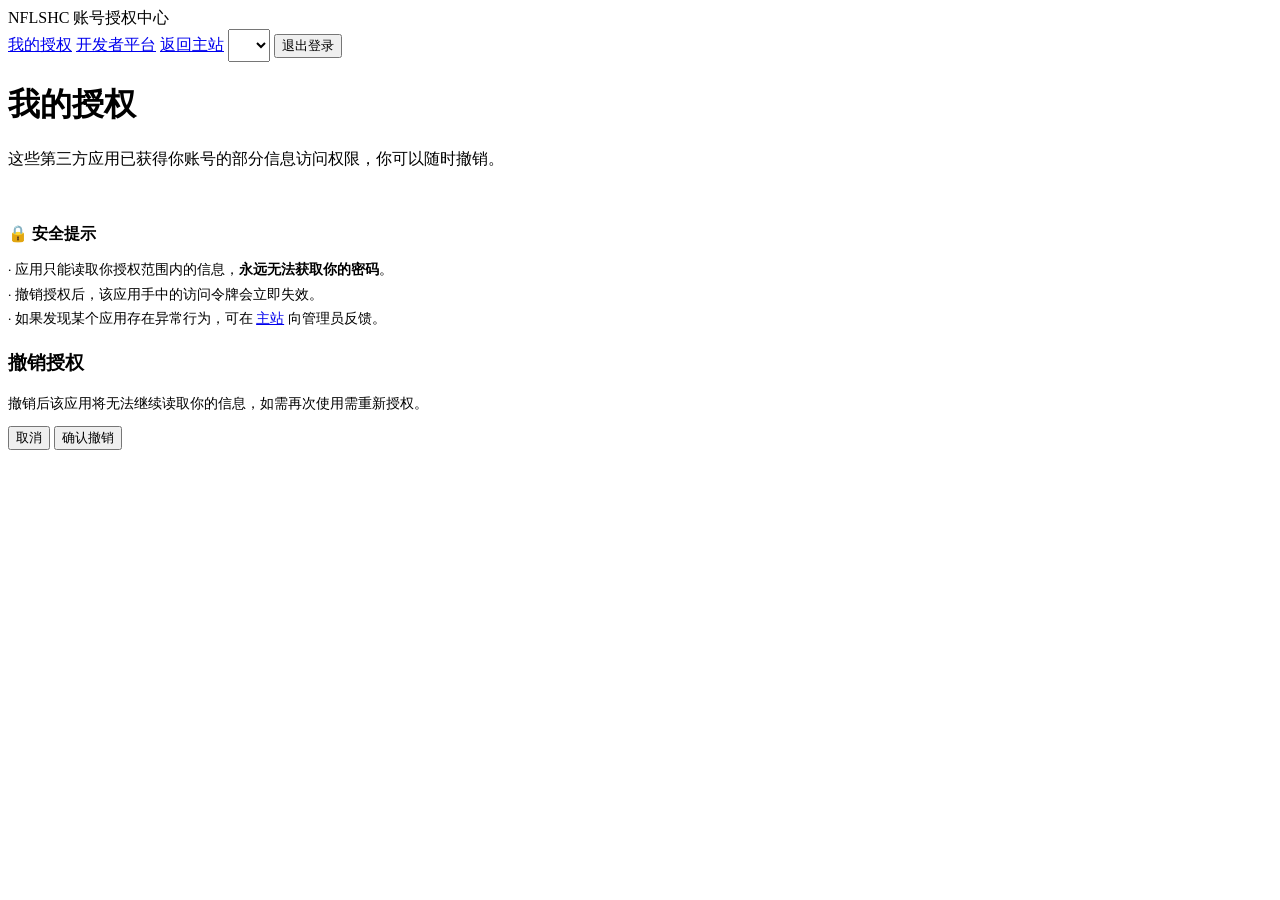
==== apps.html @ 341fc0cd "add: apps.html" ====
<!DOCTYPE html>
<html lang="zh-CN">
<head>
    <meta charset="UTF-8">
    <meta name="viewport" content="width=device-width, initial-scale=1.0">
    <title>我的授权 · NFLSHC 账号授权中心</title>
    <meta name="theme-color" content="#ffd700">
    <link rel="stylesheet" href="css/themes.css">
    <link rel="stylesheet" href="css/app.css">
    <script src="js/theme.js?v=1"></script>
</head>
<body>

<nav class="nav">
    <div class="nav-brand">
        <span class="dot"></span>
        <span>NFLSHC 账号授权中心</span>
    </div>
    <div class="nav-links">
        <a href="apps.html">我的授权</a>
        <a href="https://platform.nflshcchat.cc.cd" target="_blank" rel="noopener">开发者平台</a>
        <a href="https://nflshcchat.cc.cd" target="_blank" rel="noopener">返回主站</a>
        <select id="themeSelect" class="input" style="width:auto;padding:7px 10px;font-size:13px;"></select>
        <span class="nav-user" id="navUser"></span>
        <button id="logoutBtn">退出登录</button>
    </div>
</nav>

<div class="wrap">
    <h1 class="page-title">我的授权</h1>
    <p class="page-sub">这些第三方应用已获得你账号的部分信息访问权限，你可以随时撤销。</p>

    <div class="card">
        <div id="listArea">
            <div class="skeleton" style="width:55%;height:18px;margin-bottom:16px;"></div>
            <div class="skeleton" style="width:85%;margin-bottom:10px;"></div>
            <div class="skeleton" style="width:70%;"></div>
        </div>
    </div>

    <div class="card" style="margin-top:20px;">
        <h3 style="font-size:16px;margin-bottom:8px;">🔒 安全提示</h3>
        <p style="font-size:13.5px;color:var(--text-secondary);line-height:1.8;">
            · 应用只能读取你授权范围内的信息，<strong>永远无法获取你的密码</strong>。<br>
            · 撤销授权后，该应用手中的访问令牌会立即失效。<br>
            · 如果发现某个应用存在异常行为，可在 <a href="https://nflshcchat.cc.cd" target="_blank" rel="noopener">主站</a> 向管理员反馈。
        </p>
    </div>
</div>

<!-- 撤销确认 -->
<div class="modal-mask" id="revokeModal">
    <div class="modal">
        <h3>撤销授权</h3>
        <p class="modal-sub" id="revokeSub"></p>
        <p style="font-size:13.5px;color:var(--text-secondary);">
            撤销后该应用将无法继续读取你的信息，如需再次使用需重新授权。
        </p>
        <div class="modal-actions">
            <button class="btn btn-ghost" onclick="closeRevoke()">取消</button>
            <button class="btn btn-danger" id="revokeConfirm">确认撤销</button>
        </div>
    </div>
</div>

<script src="js/api.js?v=1"></script>
<script>
(function () {
    'use strict';
    var U = window.NFLSHC.util;
    var OAuth = window.NFLSHC.OAuth;
    var pendingRevoke = null;

    (function () {
        var sel = document.getElementById('themeSelect');
        var themes = ThemeManager.getThemes();
        Object.keys(themes).forEach(function (k) {
            var o = document.createElement('option');
            o.value = k; o.textContent = themes[k].icon + ' ' + themes[k].name;
            sel.appendChild(o);
        });
        sel.value = ThemeManager.getTheme();
        sel.addEventListener('change', function () { ThemeManager.setTheme(sel.value); });
    })();

    function renderNav(user) {
        document.getElementById('navUser').textContent = user ? ('👤 ' + user.username) : '';
    }

    document.getElementById('logoutBtn').addEventListener('click', async function () {
        try { await window.NFLSHC.request('/api/auth/logout', { method: 'POST' }); } catch (e) { /* 忽略 */ }
        U.clearUser();
        location.href = 'index.html';
    });

    function fmtTime(iso) {
        if (!iso) return '—';
        try { return new Date(iso).toLocaleString('zh-CN'); } catch (e) { return iso; }
    }

    async function load() {
        var area = document.getElementById('listArea');
        try {
            var data = await OAuth.grants();
            var list = (data.grants || []).filter(function (g) { return !g.revoked; });
            var revokedList = (data.grants || []).filter(function (g) { return g.revoked; });

            if (list.length === 0) {
                area.innerHTML = '<div class="empty"><span class="icon">🔗</span>' +
                    '你还没有授权任何第三方应用<br>' +
                    '<span class="hint">当你在应用中选择「使用 NFLSHC 账号登录」并同意授权后，这里会显示该应用。</span></div>';
            } else {
                area.innerHTML = list.map(function (g) {
                    var scopes = (g.scopes || []).map(function (s) {
                        return '<span class="chip">' + U.escapeHtml(s.name || s.key) + '</span>';
                    }).join('');
                    var statusChip = g.status === 'active'
                        ? '<span class="chip">正常</span>'
                        : '<span class="chip danger">已停用</span>';
                    return '<div class="grant-row">' +
                        '<div class="app-logo" style="width:48px;height:48px;font-size:20px;' +
                        (g.logo ? ('background-image:url("' + String(g.logo).replace(/["\\]/g, '') + '");') : '') + '">' +
                        (g.logo ? '' : '🔗') + '</div>' +
                        '<div class="grant-main">' +
                        '<div class="grant-name">' + U.escapeHtml(g.name) + '</div>' +
                        (g.description ? '<div class="hint" style="margin-top:2px;">' + U.escapeHtml(g.description) + '</div>' : '') +
                        '<div class="grant-scopes">' + scopes + statusChip + '</div>' +
                        '<div class="hint" style="margin-top:8px;">开发者：' + U.escapeHtml(g.owner || '未知') +
                        ' · 授权时间：' + fmtTime(g.grantedAt) + '</div>' +
                        '</div>' +
                        '<div style="display:flex;flex-direction:column;gap:8px;">' +
                        (g.homepage ? '<a class="btn btn-ghost btn-sm" href="' + U.escapeHtml(g.homepage) + '" target="_blank" rel="noopener">访问应用</a>' : '') +
                        '<button class="btn btn-danger btn-sm" data-revoke="' + U.escapeHtml(g.clientId) + '" data-name="' + U.escapeHtml(g.name) + '">撤销授权</button>' +
                        '</div></div>';
                }).join('');

                if (revokedList.length > 0) {
                    area.innerHTML += '<div class="hint" style="margin-top:18px;">已撤销 ' + revokedList.length + ' 个应用的授权记录。</div>';
                }
            }

            Array.prototype.forEach.call(document.querySelectorAll('[data-revoke]'), function (btn) {
                btn.addEventListener('click', function () {
                    pendingRevoke = { id: btn.getAttribute('data-revoke'), name: btn.getAttribute('data-name') };
                    document.getElementById('revokeSub').innerHTML = '确定要撤销对 <strong>' + U.escapeHtml(pendingRevoke.name) + '</strong> 的授权吗？';
                    document.getElementById('revokeModal').classList.add('show');
                });
            });
        } catch (e) {
            area.innerHTML = '<div class="alert alert-error">加载失败：' + U.escapeHtml(e.message || '未知错误') + '</div>';
        }
    }

    window.closeRevoke = function () {
        document.getElementById('revokeModal').classList.remove('show');
        pendingRevoke = null;
    };

    document.getElementById('revokeConfirm').addEventListener('click', async function () {
        if (!pendingRevoke) return;
        var btn = this;
        btn.disabled = true;
        btn.classList.add('is-loading');
        try {
            await OAuth.revoke(pendingRevoke.id);
            U.toast('已撤销授权', 'success');
            closeRevoke();
            await load();
        } catch (e) {
            U.toast(e.message || '撤销失败', 'error');
        } finally {
            btn.disabled = false;
            btn.classList.remove('is-loading');
        }
    });

    (async function boot() {
        var user = await U.validateSession();
        if (!user) { location.href = 'index.html?next=' + encodeURIComponent('apps.html'); return; }
        renderNav(user);
        await load();
    })();
})();
</script>
</body>
</html>
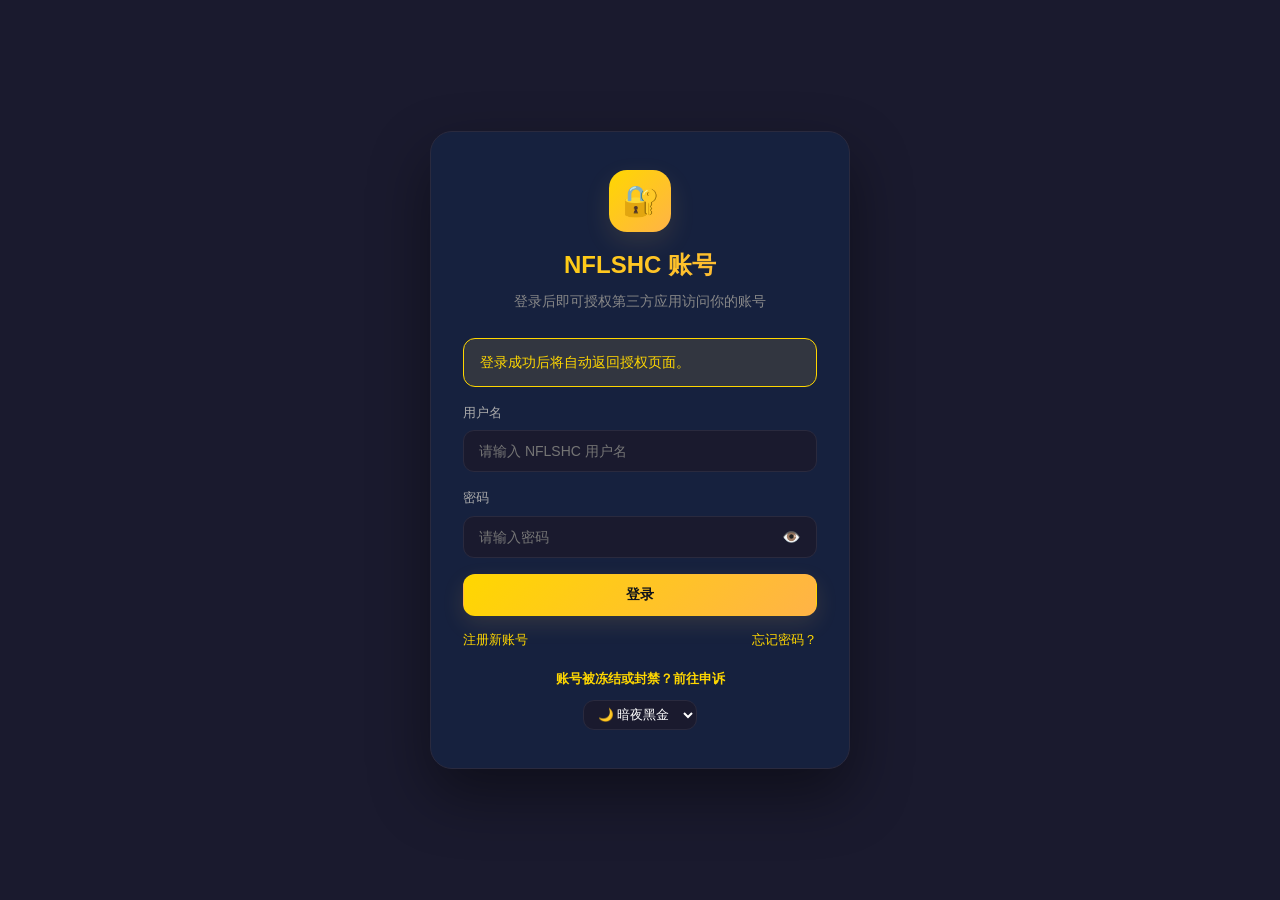
==== commit 041770b6: "feat: 导航加入「发现应用」入口" ====
--- a/apps.html
+++ b/apps.html
@@ -17,6 +17,7 @@
         <span>NFLSHC 账号授权中心</span>
     </div>
     <div class="nav-links">
+        <a href="discover.html">发现应用</a>
         <a href="apps.html">我的授权</a>
         <a href="https://platform.nflshcchat.cc.cd" target="_blank" rel="noopener">开发者平台</a>
         <a href="https://nflshcchat.cc.cd" target="_blank" rel="noopener">返回主站</a>
--- a/css/themes.css
+++ b/css/themes.css
@@ -0,0 +1,205 @@
+:root {
+    --bg-primary: #1a1a2e;
+    --bg-secondary: #16213e;
+    --bg-tertiary: #0f0f1a;
+    --text-primary: #ffffff;
+    --text-secondary: #aaa;
+    --border-color: #2a2a3e;
+    --accent-color: #ffd700;
+    --extra-purple: #9b59b6;
+    --accent-hover: #ffb347;
+    --input-bg: #0f0f1a;
+    --danger: #dc3545;
+    --success: #28a745;
+    --warning: #f39c12;
+    --info: #3498db;
+    --text-muted: #888;
+    --accent-color-alpha: rgba(255, 200, 87, 0.12);
+    --hover-bg: rgba(255, 255, 255, 0.07);
+    /* 登录/注册页专用变量 */
+    --login-card-bg: rgba(255,255,255,0.95);
+    --login-input-bg: #ffffff;
+    --login-input-border: #e0e0e0;
+    --login-input-text: #333;
+    --login-heading: #1a1a2e;
+    --login-subtext: #666;
+    --login-body-gradient: linear-gradient(135deg, #1a1a2e 0%, #16213e 100%);
+    --modal-bg: #16213e;
+    --modal-border: #ffd700;
+    --modal-input-bg: #1a1a2e;
+    --modal-input-text: #fff;
+    --modal-input-border: #2a2a3e;
+    --modal-hint-text: #888;
+}
+
+[data-theme="light"] {
+    --bg-primary: #f5f5f5;
+    --bg-secondary: #ffffff;
+    --bg-tertiary: #e8e8e8;
+    --text-primary: #1a1a2e;
+    --text-secondary: #666;
+    --border-color: #ddd;
+    --accent-color: #b8860b;
+    --extra-purple: #9b59b6;
+    --accent-hover: #d4a017;
+    --input-bg: #ffffff;
+    --text-muted: #999;
+    --accent-color-alpha: rgba(184, 134, 11, 0.1);
+    --hover-bg: rgba(0, 0, 0, 0.04);
+    --login-card-bg: rgba(255,255,255,0.95);
+    --login-input-bg: #ffffff;
+    --login-input-border: #ddd;
+    --login-input-text: #333;
+    --login-heading: #1a1a2e;
+    --login-subtext: #666;
+    --login-body-gradient: linear-gradient(135deg, #e0e0e8 0%, #c8ccd4 100%);
+    --modal-bg: #ffffff;
+    --modal-border: #b8860b;
+    --modal-input-bg: #f0f0f0;
+    --modal-input-text: #333;
+    --modal-input-border: #ddd;
+    --modal-hint-text: #888;
+}
+
+[data-theme="blue"] {
+    --bg-primary: #0d2137;
+    --bg-secondary: #122c47;
+    --bg-tertiary: #091a2c;
+    --text-primary: #ffffff;
+    --text-secondary: #aaa;
+    --border-color: #1a3a5c;
+    --accent-color: #3498db;
+    --extra-purple: #9b59b6;
+    --accent-hover: #2980b9;
+    --input-bg: #091a2c;
+    --text-muted: #aaa;
+    --accent-color-alpha: rgba(52, 152, 219, 0.12);
+    --login-card-bg: rgba(255,255,255,0.95);
+    --login-input-bg: #ffffff;
+    --login-input-border: #e0e0e0;
+    --login-input-text: #333;
+    --login-heading: #1a1a2e;
+    --login-subtext: #666;
+    --login-body-gradient: linear-gradient(135deg, #0d2137 0%, #091a2c 100%);
+    --modal-bg: #122c47;
+    --modal-border: #3498db;
+    --modal-input-bg: #0d2137;
+    --modal-input-text: #fff;
+    --modal-input-border: #1a3a5c;
+    --modal-hint-text: #aaa;
+}
+
+[data-theme="purple"] {
+    --bg-primary: #1a0a2e;
+    --bg-secondary: #251545;
+    --bg-tertiary: #0f0520;
+    --text-primary: #ffffff;
+    --text-secondary: #aaa;
+    --border-color: #3a1a6e;
+    --accent-color: #9b59b6;
+    --extra-purple: #c77dff;
+    --accent-hover: #8e44ad;
+    --input-bg: #0f0520;
+    --text-muted: #aaa;
+    --accent-color-alpha: rgba(155, 89, 182, 0.12);
+    --login-card-bg: rgba(255,255,255,0.95);
+    --login-input-bg: #ffffff;
+    --login-input-border: #e0e0e0;
+    --login-input-text: #333;
+    --login-heading: #1a1a2e;
+    --login-subtext: #666;
+    --login-body-gradient: linear-gradient(135deg, #1a0a2e 0%, #0f0520 100%);
+    --modal-bg: #251545;
+    --modal-border: #9b59b6;
+    --modal-input-bg: #1a0a2e;
+    --modal-input-text: #fff;
+    --modal-input-border: #3a1a6e;
+    --modal-hint-text: #aaa;
+}
+
+[data-theme="green"] {
+    --bg-primary: #0a2e1a;
+    --bg-secondary: #0f4525;
+    --bg-tertiary: #052010;
+    --text-primary: #ffffff;
+    --text-secondary: #aaa;
+    --border-color: #1a5c3a;
+    --accent-color: #2ecc71;
+    --extra-purple: #9b59b6;
+    --accent-hover: #27ae60;
+    --input-bg: #052010;
+    --text-muted: #aaa;
+    --accent-color-alpha: rgba(46, 204, 113, 0.12);
+    --login-card-bg: rgba(255,255,255,0.95);
+    --login-input-bg: #ffffff;
+    --login-input-border: #e0e0e0;
+    --login-input-text: #333;
+    --login-heading: #1a1a2e;
+    --login-subtext: #666;
+    --login-body-gradient: linear-gradient(135deg, #0a2e1a 0%, #052010 100%);
+    --modal-bg: #0f4525;
+    --modal-border: #2ecc71;
+    --modal-input-bg: #0a2e1a;
+    --modal-input-text: #fff;
+    --modal-input-border: #1a5c3a;
+    --modal-hint-text: #aaa;
+}
+
+body {
+    background: var(--bg-primary);
+    color: var(--text-primary);
+    transition: background 0.3s, color 0.3s;
+}
+
+.nav, .card, .modal-content, .room-selector, .search-card, .room-card, .user-item, .favorite-item, .result-item, .player-card, .history-list {
+    background: var(--bg-secondary);
+    color: var(--text-primary);
+    border-color: var(--border-color);
+}
+
+/* 导航栏链接默认继承文字颜色 */
+.nav a, .top-bar a {
+    color: var(--text-primary);
+}
+.nav a:hover, .top-bar a:hover {
+    color: var(--accent-color);
+}
+
+.room-item, .notice-item, .rank-item, .export-option {
+    background: var(--bg-tertiary);
+}
+
+.chat-input, select, input, textarea, .search-input input, .search-filters select, .search-filters input {
+    background: var(--input-bg);
+    color: var(--text-primary);
+    border-color: var(--border-color);
+}
+
+/* 登录/注册页白卡片内的输入框不受全局主题覆盖 */
+.login-container input,
+.login-container textarea,
+.login-container select,
+.register-container input,
+.register-container textarea,
+.register-container select {
+    background: var(--login-input-bg) !important;
+    color: var(--login-input-text) !important;
+    border-color: var(--login-input-border) !important;
+}
+
+.rank-number, .stat-number, .room-name, .chat-header h3 {
+    color: var(--accent-color);
+}
+
+.btn {
+    background: linear-gradient(135deg, var(--accent-color) 0%, var(--accent-hover) 100%);
+    color: #1a1a2e;
+}
+
+.message-bubble:not(.own .message-bubble) {
+    background: var(--bg-tertiary);
+}
+
+.message.own .message-bubble {
+    background: linear-gradient(135deg, var(--accent-color) 0%, var(--accent-hover) 100%);
+}
--- a/css/app.css
+++ b/css/app.css
@@ -0,0 +1,258 @@
+/**
+ * NFLSHC 账号授权中心 · 公共样式
+ * 依赖 css/themes.css 中的主题变量
+ */
+
+* { margin: 0; padding: 0; box-sizing: border-box; }
+
+body {
+    font-family: -apple-system, BlinkMacSystemFont, 'Segoe UI', Roboto, 'Helvetica Neue', Arial, sans-serif;
+    background: var(--bg-primary);
+    color: var(--text-primary);
+    min-height: 100vh;
+    line-height: 1.6;
+    -webkit-font-smoothing: antialiased;
+}
+
+a { color: var(--accent-color); text-decoration: none; transition: opacity .2s; }
+a:hover { opacity: .8; }
+
+/* ============ 顶部导航 ============ */
+.nav {
+    position: sticky; top: 0; z-index: 50;
+    display: flex; align-items: center; justify-content: space-between;
+    gap: 16px; padding: 14px 28px;
+    background: color-mix(in srgb, var(--bg-secondary) 88%, transparent);
+    backdrop-filter: blur(14px);
+    border-bottom: 1px solid var(--border-color);
+}
+.nav-brand { display: flex; align-items: center; gap: 10px; font-weight: 700; font-size: 16px; letter-spacing: .3px; }
+.nav-brand .dot {
+    width: 26px; height: 26px; border-radius: 9px;
+    background: linear-gradient(135deg, var(--accent-color), var(--accent-hover));
+    box-shadow: 0 4px 14px var(--accent-color-alpha);
+}
+.nav-links { display: flex; align-items: center; gap: 6px; flex-wrap: wrap; }
+.nav-links a, .nav-links button {
+    padding: 8px 14px; border-radius: 10px; font-size: 14px;
+    color: var(--text-secondary); border: 1px solid transparent;
+    background: transparent; cursor: pointer; transition: all .2s;
+    font-family: inherit;
+}
+.nav-links a:hover, .nav-links button:hover {
+    color: var(--text-primary); background: var(--bg-tertiary); border-color: var(--border-color);
+}
+.nav-user { font-size: 13px; color: var(--text-muted); }
+
+/* ============ 容器 ============ */
+.wrap { max-width: 960px; margin: 0 auto; padding: 32px 24px 72px; }
+.wrap-narrow { max-width: 520px; }
+
+.page-title { font-size: 26px; font-weight: 700; margin-bottom: 6px; }
+.page-sub { color: var(--text-muted); font-size: 14px; margin-bottom: 26px; }
+
+.card {
+    background: var(--bg-secondary);
+    border: 1px solid var(--border-color);
+    border-radius: 18px;
+    padding: 26px;
+    box-shadow: 0 16px 40px rgba(0, 0, 0, .28);
+}
+.card + .card { margin-top: 20px; }
+
+/* ============ 表单 ============ */
+.field { margin-bottom: 16px; }
+.field label { display: block; font-size: 13px; color: var(--text-secondary); margin-bottom: 7px; font-weight: 500; }
+.input, textarea.input, select.input {
+    width: 100%; padding: 12px 15px; font-size: 14px; font-family: inherit;
+    background: var(--bg-primary); color: var(--text-primary);
+    border: 1px solid var(--border-color); border-radius: 11px;
+    transition: border-color .2s, box-shadow .2s; outline: none;
+}
+.input:focus { border-color: var(--accent-color); box-shadow: 0 0 0 3px var(--accent-color-alpha); }
+textarea.input { resize: vertical; min-height: 92px; line-height: 1.6; }
+
+.hint { font-size: 12px; color: var(--text-muted); margin-top: 6px; }
+
+/* ============ 按钮 ============ */
+.btn {
+    display: inline-flex; align-items: center; justify-content: center; gap: 8px;
+    padding: 11px 20px; font-size: 14px; font-weight: 600; font-family: inherit;
+    border-radius: 12px; border: 1px solid transparent; cursor: pointer;
+    transition: transform .16s, box-shadow .22s, background .22s, opacity .2s;
+    position: relative; overflow: hidden;
+}
+.btn:active { transform: translateY(1px) scale(.995); }
+.btn:disabled { opacity: .55; cursor: not-allowed; }
+.btn-primary {
+    background: linear-gradient(135deg, var(--accent-color), var(--accent-hover));
+    color: #10131a;
+    box-shadow: 0 8px 22px var(--accent-color-alpha);
+}
+.btn-primary:hover:not(:disabled) { box-shadow: 0 12px 30px var(--accent-color-alpha); transform: translateY(-1px); }
+.btn-ghost {
+    background: var(--bg-tertiary); color: var(--text-primary); border-color: var(--border-color);
+}
+.btn-ghost:hover:not(:disabled) { border-color: var(--accent-color); color: var(--accent-color); }
+.btn-danger { background: var(--danger, #e74c3c); color: #fff; }
+.btn-danger:hover:not(:disabled) { filter: brightness(1.08); }
+.btn-block { width: 100%; }
+.btn-sm { padding: 7px 13px; font-size: 13px; border-radius: 9px; }
+
+/* 按钮加载动画（生成态） */
+.btn.is-loading { cursor: progress; }
+.btn.is-loading::after {
+    content: ''; width: 14px; height: 14px; border-radius: 50%;
+    border: 2px solid rgba(255, 255, 255, .35); border-top-color: #fff;
+    animation: btn-spin .7s linear infinite;
+}
+@keyframes btn-spin { to { transform: rotate(360deg); } }
+
+/* 页面加载骨架 */
+.skeleton {
+    background: linear-gradient(90deg, var(--bg-tertiary) 25%, var(--bg-secondary) 37%, var(--bg-tertiary) 63%);
+    background-size: 400% 100%;
+    animation: skeleton 1.3s ease-in-out infinite;
+    border-radius: 10px; height: 14px;
+}
+@keyframes skeleton { 0% { background-position: 100% 50%; } 100% { background-position: 0 50%; } }
+
+/* ============ 提示条 ============ */
+.alert { padding: 12px 16px; border-radius: 12px; font-size: 14px; margin-bottom: 16px; border: 1px solid transparent; }
+.alert-error { background: rgba(231, 76, 60, .12); border-color: rgba(231, 76, 60, .4); color: #ff8b7f; }
+.alert-success { background: rgba(46, 204, 113, .12); border-color: rgba(46, 204, 113, .4); color: #6ee7a8; }
+.alert-info { background: var(--accent-color-alpha); border-color: var(--accent-color); color: var(--accent-color); }
+.alert-warning { background: rgba(243, 156, 18, .12); border-color: rgba(243, 156, 18, .4); color: #f7c46c; }
+.alert ul { margin: 6px 0 0 18px; }
+
+/* ============ 应用/权限列表 ============ */
+.app-head { display: flex; gap: 16px; align-items: flex-start; margin-bottom: 22px; }
+.app-logo {
+    width: 60px; height: 60px; border-radius: 16px; flex-shrink: 0;
+    background: var(--bg-tertiary) center/cover no-repeat;
+    border: 1px solid var(--border-color);
+    display: flex; align-items: center; justify-content: center;
+    font-size: 26px; color: var(--accent-color);
+}
+.app-name { font-size: 20px; font-weight: 700; }
+.app-desc { color: var(--text-secondary); font-size: 14px; margin-top: 4px; }
+.app-meta { font-size: 12px; color: var(--text-muted); margin-top: 6px; }
+
+.scope-list { list-style: none; display: flex; flex-direction: column; gap: 10px; }
+.scope-item {
+    display: flex; gap: 12px; align-items: flex-start;
+    padding: 13px 15px; border-radius: 13px;
+    background: var(--bg-tertiary); border: 1px solid var(--border-color);
+    transition: border-color .2s, transform .18s;
+}
+.scope-item:hover { border-color: var(--accent-color); transform: translateX(2px); }
+.scope-item.sensitive { border-color: rgba(243, 156, 18, .45); }
+.scope-ico { font-size: 17px; line-height: 1.4; }
+.scope-name { font-size: 14px; font-weight: 600; }
+.scope-desc { font-size: 12.5px; color: var(--text-muted); margin-top: 2px; }
+.badge-sensitive {
+    display: inline-block; margin-left: 8px; padding: 1px 8px; font-size: 11px;
+    border-radius: 20px; background: rgba(243, 156, 18, .18); color: #f7c46c;
+    border: 1px solid rgba(243, 156, 18, .4); vertical-align: middle;
+}
+
+/* ============ 授权管理列表 ============ */
+.grant-row {
+    display: flex; align-items: center; gap: 16px;
+    padding: 16px; border-radius: 14px;
+    background: var(--bg-tertiary); border: 1px solid var(--border-color);
+    transition: border-color .2s, transform .18s;
+}
+.grant-row + .grant-row { margin-top: 12px; }
+.grant-row:hover { border-color: var(--accent-color); transform: translateY(-1px); }
+.grant-main { flex: 1; min-width: 0; }
+.grant-name { font-weight: 600; font-size: 15px; }
+.grant-scopes { display: flex; flex-wrap: wrap; gap: 6px; margin-top: 8px; }
+.chip {
+    font-size: 11.5px; padding: 3px 10px; border-radius: 20px;
+    background: var(--accent-color-alpha); color: var(--accent-color);
+    border: 1px solid var(--accent-color);
+}
+.chip.muted { background: var(--bg-secondary); color: var(--text-muted); border-color: var(--border-color); }
+.chip.danger { background: rgba(231, 76, 60, .12); color: #ff8b7f; border-color: rgba(231, 76, 60, .4); }
+
+/* ============ 弹窗 ============ */
+.modal-mask {
+    position: fixed; inset: 0; background: rgba(0, 0, 0, .62);
+    display: none; align-items: center; justify-content: center; z-index: 200;
+    padding: 20px; backdrop-filter: blur(3px);
+}
+.modal-mask.show { display: flex; animation: fade-in .2s ease; }
+@keyframes fade-in { from { opacity: 0; } to { opacity: 1; } }
+.modal {
+    width: 100%; max-width: 440px; background: var(--bg-secondary);
+    border: 1px solid var(--border-color); border-radius: 18px; padding: 26px;
+    box-shadow: 0 24px 60px rgba(0, 0, 0, .5);
+    animation: pop-in .24s cubic-bezier(.2, .9, .3, 1.2);
+    max-height: 88vh; overflow-y: auto;
+}
+@keyframes pop-in { from { opacity: 0; transform: translateY(14px) scale(.97); } to { opacity: 1; transform: none; } }
+.modal h3 { font-size: 18px; margin-bottom: 6px; }
+.modal .modal-sub { font-size: 13px; color: var(--text-muted); margin-bottom: 18px; }
+.modal-actions { display: flex; gap: 10px; margin-top: 20px; }
+.modal-actions .btn { flex: 1; }
+
+/* ============ 空状态 ============ */
+.empty { text-align: center; padding: 46px 20px; color: var(--text-muted); }
+.empty .icon { font-size: 42px; display: block; margin-bottom: 12px; opacity: .85; }
+
+/* ============ 登录页 ============ */
+.auth-page { display: flex; align-items: center; justify-content: center; min-height: 100vh; padding: 24px; }
+.auth-card {
+    width: 100%; max-width: 420px;
+    background: var(--bg-secondary); border: 1px solid var(--border-color);
+    border-radius: 22px; padding: 38px 32px;
+    box-shadow: 0 26px 60px rgba(0, 0, 0, .42);
+    animation: pop-in .3s ease;
+}
+.auth-logo {
+    width: 62px; height: 62px; margin: 0 auto 14px; border-radius: 18px;
+    background: linear-gradient(135deg, var(--accent-color), var(--accent-hover));
+    display: flex; align-items: center; justify-content: center;
+    font-size: 30px; box-shadow: 0 10px 26px var(--accent-color-alpha);
+}
+.auth-title {
+    font-size: 24px; font-weight: 700; text-align: center; margin-bottom: 6px;
+    background: linear-gradient(135deg, var(--accent-color), var(--accent-hover));
+    -webkit-background-clip: text; background-clip: text; -webkit-text-fill-color: transparent;
+}
+.auth-sub { text-align: center; color: var(--text-muted); font-size: 13.5px; margin-bottom: 26px; }
+.auth-foot { text-align: center; margin-top: 18px; font-size: 13px; color: var(--text-muted); }
+.auth-foot a { font-weight: 600; }
+.auth-links { display: flex; justify-content: space-between; font-size: 13px; margin-top: 4px; }
+
+/* 密码可见性切换 */
+.pw-wrap { position: relative; }
+.pw-toggle {
+    position: absolute; right: 10px; top: 50%; transform: translateY(-50%);
+    background: none; border: none; cursor: pointer; font-size: 15px;
+    color: var(--text-muted); padding: 4px 6px; border-radius: 8px;
+}
+.pw-toggle:hover { color: var(--accent-color); }
+
+/* ============ 分步提示（授权页） ============ */
+.steps { display: flex; align-items: center; gap: 8px; margin-bottom: 22px; font-size: 12.5px; color: var(--text-muted); }
+.step { display: flex; align-items: center; gap: 6px; }
+.step-num {
+    width: 20px; height: 20px; border-radius: 50%; display: inline-flex;
+    align-items: center; justify-content: center; font-size: 11px; font-weight: 700;
+    background: var(--bg-tertiary); border: 1px solid var(--border-color);
+}
+.step.active .step-num { background: var(--accent-color); color: #10131a; border-color: var(--accent-color); }
+.step.active { color: var(--text-primary); font-weight: 600; }
+.step-line { flex: 1; height: 1px; background: var(--border-color); }
+
+/* ============ 响应式 ============ */
+@media (max-width: 640px) {
+    .wrap { padding: 22px 16px 60px; }
+    .nav { padding: 12px 16px; }
+    .nav-links a, .nav-links button { padding: 7px 10px; font-size: 13px; }
+    .card { padding: 20px; border-radius: 16px; }
+    .grant-row { flex-direction: column; align-items: stretch; }
+    .app-head { flex-direction: column; }
+}
